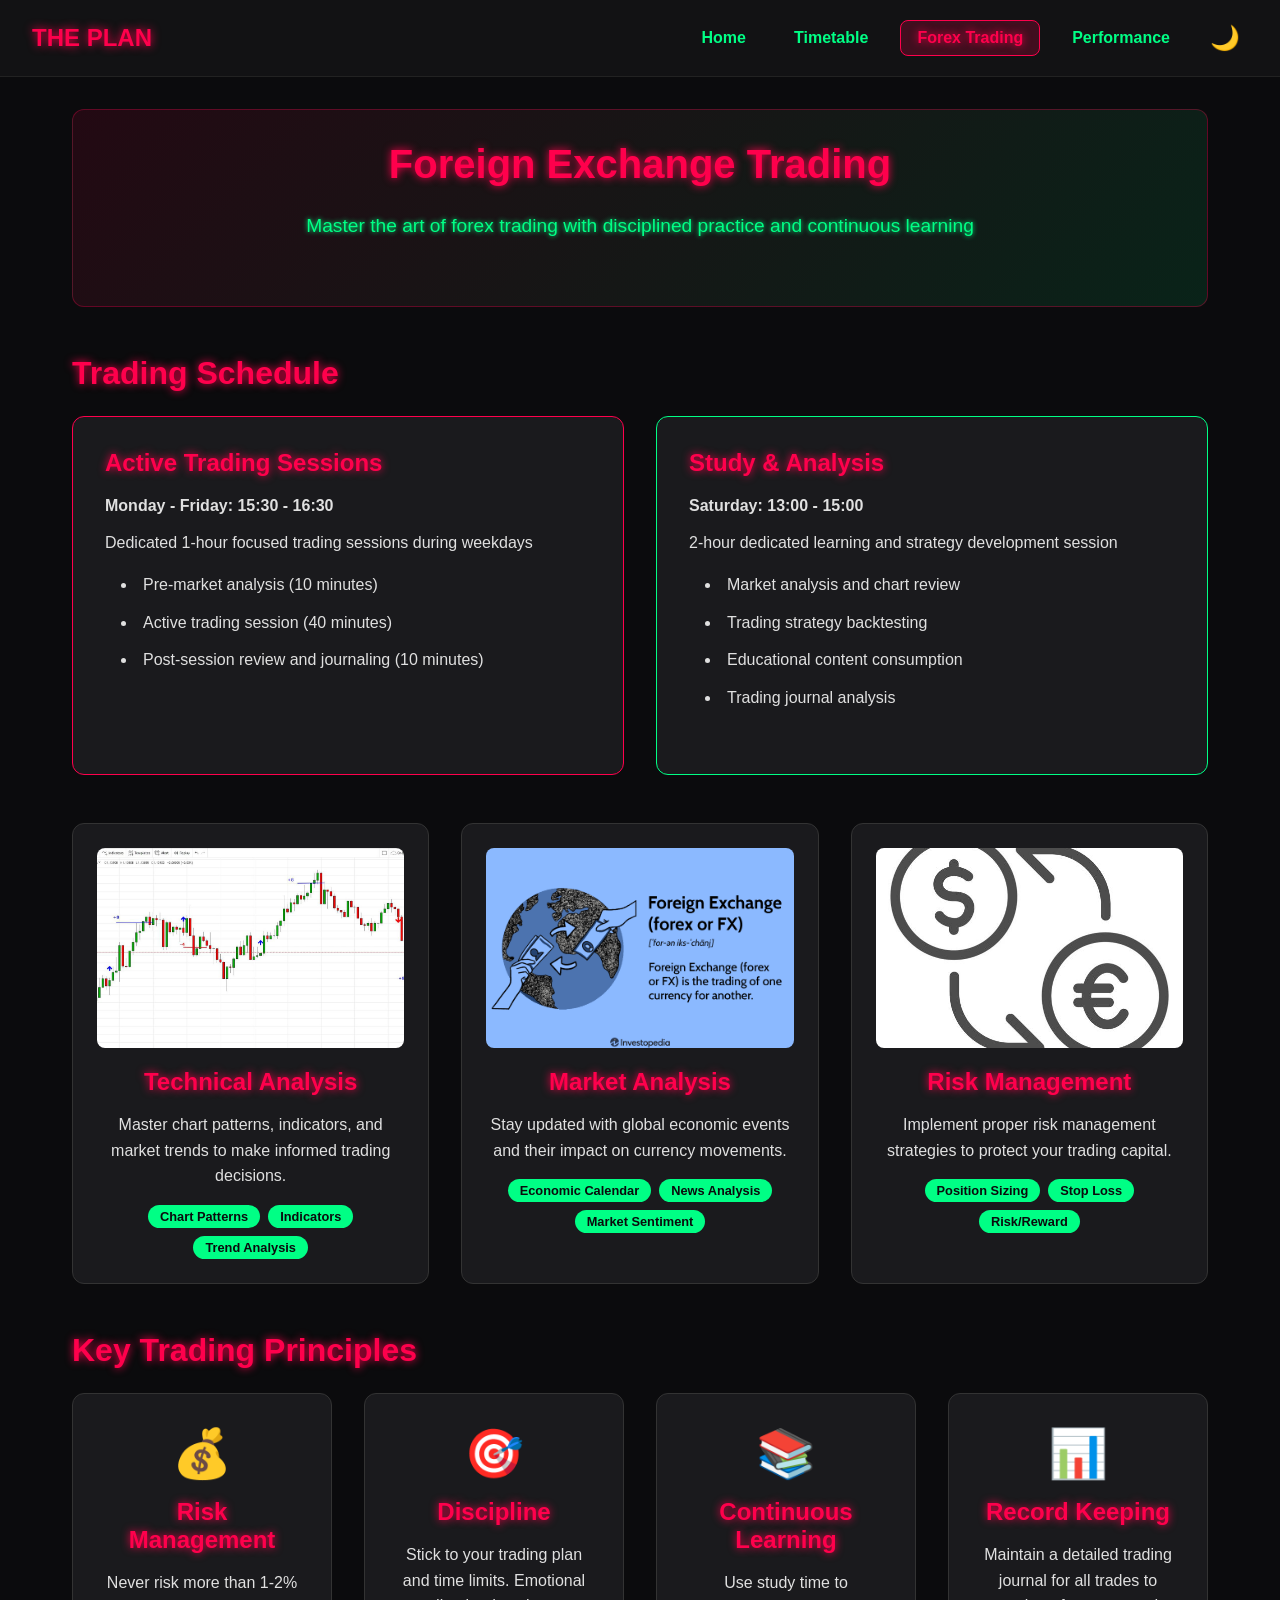
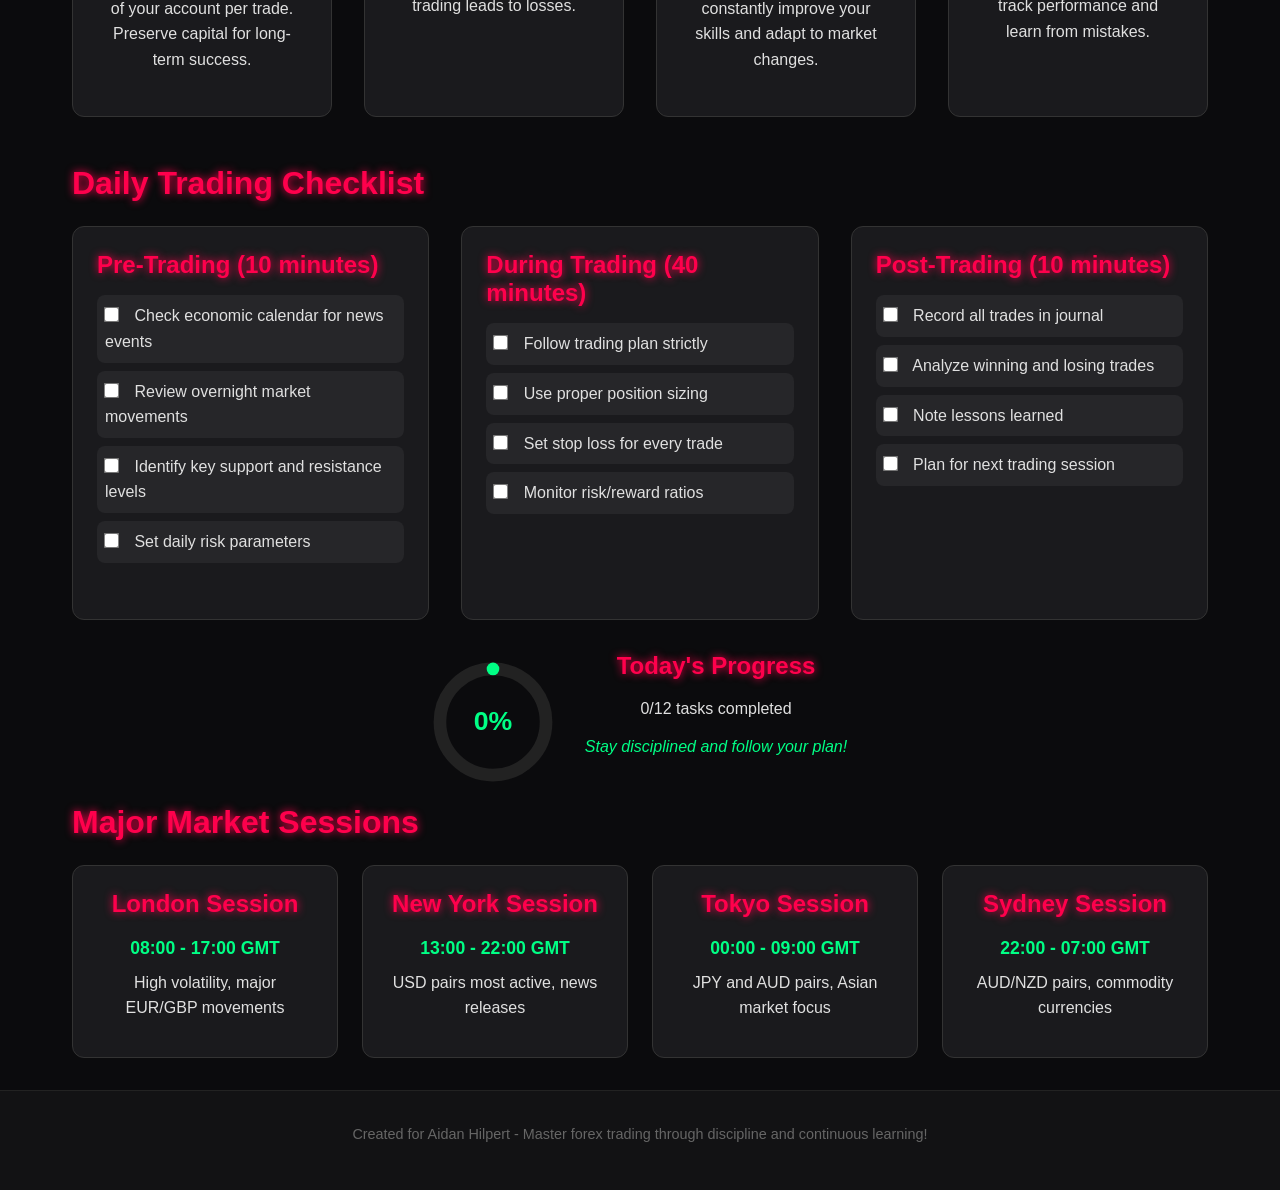
==== forex.html @ a400cfed "Refactor website: separate forex page, enhance interactivity, and improve design." ====
<!DOCTYPE html>
<html lang="en">
<head>
    <meta charset="UTF-8">
    <meta name="viewport" content="width=device-width, initial-scale=1.0">
    <title>Foreign Exchange Trading - Aidan's Success Plan</title>
    <link rel="stylesheet" href="style.css">
    <script src="script.js" defer></script>
</head>
<body>
    <header>
        <div class="logo">THE PLAN</div>
        <nav>
            <a href="index.html" class="nav-link">Home</a>
            <a href="timetable.html" class="nav-link">Timetable</a>
            <a href="forex.html" class="nav-link active">Forex Trading</a>
            <a href="performance.html" class="nav-link">Performance</a>
            <button id="darkModeToggle">🌙</button>
        </nav>
    </header>

    <main>
        <section class="forex-hero">
            <h1>Foreign Exchange Trading</h1>
            <p class="subtitle">Master the art of forex trading with disciplined practice and continuous learning</p>
        </section>

        <section class="forex-schedule">
            <h2>Trading Schedule</h2>
            <div class="schedule-grid">
                <div class="schedule-card active-trading">
                    <h3>Active Trading Sessions</h3>
                    <p><strong>Monday - Friday: 15:30 - 16:30</strong></p>
                    <p>Dedicated 1-hour focused trading sessions during weekdays</p>
                    <div class="session-breakdown">
                        <ul>
                            <li>Pre-market analysis (10 minutes)</li>
                            <li>Active trading session (40 minutes)</li>
                            <li>Post-session review and journaling (10 minutes)</li>
                        </ul>
                    </div>
                </div>
                
                <div class="schedule-card study-time">
                    <h3>Study & Analysis</h3>
                    <p><strong>Saturday: 13:00 - 15:00</strong></p>
                    <p>2-hour dedicated learning and strategy development session</p>
                    <div class="session-breakdown">
                        <ul>
                            <li>Market analysis and chart review</li>
                            <li>Trading strategy backtesting</li>
                            <li>Educational content consumption</li>
                            <li>Trading journal analysis</li>
                        </ul>
                    </div>
                </div>
            </div>
        </section>

        <section class="forex-content">
            <div class="forex-cards">
                <div class="forex-card">
                    <img src="forex-chart.jpg" alt="Forex Trading Chart" class="forex-image">
                    <h3>Technical Analysis</h3>
                    <p>Master chart patterns, indicators, and market trends to make informed trading decisions.</p>
                    <div class="card-features">
                        <span class="feature-tag">Chart Patterns</span>
                        <span class="feature-tag">Indicators</span>
                        <span class="feature-tag">Trend Analysis</span>
                    </div>
                </div>
                
                <div class="forex-card">
                    <img src="forex-market.png" alt="Forex Market" class="forex-image">
                    <h3>Market Analysis</h3>
                    <p>Stay updated with global economic events and their impact on currency movements.</p>
                    <div class="card-features">
                        <span class="feature-tag">Economic Calendar</span>
                        <span class="feature-tag">News Analysis</span>
                        <span class="feature-tag">Market Sentiment</span>
                    </div>
                </div>

                <div class="forex-card">
                    <img src="forex-icon.jpg" alt="Forex Trading" class="forex-image">
                    <h3>Risk Management</h3>
                    <p>Implement proper risk management strategies to protect your trading capital.</p>
                    <div class="card-features">
                        <span class="feature-tag">Position Sizing</span>
                        <span class="feature-tag">Stop Loss</span>
                        <span class="feature-tag">Risk/Reward</span>
                    </div>
                </div>
            </div>
        </section>

        <section class="trading-principles">
            <h2>Key Trading Principles</h2>
            <div class="principles-grid">
                <div class="principle-card">
                    <div class="principle-icon">💰</div>
                    <h3>Risk Management</h3>
                    <p>Never risk more than 1-2% of your account per trade. Preserve capital for long-term success.</p>
                </div>
                
                <div class="principle-card">
                    <div class="principle-icon">🎯</div>
                    <h3>Discipline</h3>
                    <p>Stick to your trading plan and time limits. Emotional trading leads to losses.</p>
                </div>
                
                <div class="principle-card">
                    <div class="principle-icon">📚</div>
                    <h3>Continuous Learning</h3>
                    <p>Use study time to constantly improve your skills and adapt to market changes.</p>
                </div>
                
                <div class="principle-card">
                    <div class="principle-icon">📊</div>
                    <h3>Record Keeping</h3>
                    <p>Maintain a detailed trading journal for all trades to track performance and learn from mistakes.</p>
                </div>
            </div>
        </section>

        <section class="trading-checklist">
            <h2>Daily Trading Checklist</h2>
            <div class="checklist-container">
                <div class="checklist-section">
                    <h3>Pre-Trading (10 minutes)</h3>
                    <ul class="task-list" id="preTradeList">
                        <li><label><input type="checkbox" class="forex-task" data-category="pre"> Check economic calendar for news events</label></li>
                        <li><label><input type="checkbox" class="forex-task" data-category="pre"> Review overnight market movements</label></li>
                        <li><label><input type="checkbox" class="forex-task" data-category="pre"> Identify key support and resistance levels</label></li>
                        <li><label><input type="checkbox" class="forex-task" data-category="pre"> Set daily risk parameters</label></li>
                    </ul>
                </div>

                <div class="checklist-section">
                    <h3>During Trading (40 minutes)</h3>
                    <ul class="task-list" id="duringTradeList">
                        <li><label><input type="checkbox" class="forex-task" data-category="during"> Follow trading plan strictly</label></li>
                        <li><label><input type="checkbox" class="forex-task" data-category="during"> Use proper position sizing</label></li>
                        <li><label><input type="checkbox" class="forex-task" data-category="during"> Set stop loss for every trade</label></li>
                        <li><label><input type="checkbox" class="forex-task" data-category="during"> Monitor risk/reward ratios</label></li>
                    </ul>
                </div>

                <div class="checklist-section">
                    <h3>Post-Trading (10 minutes)</h3>
                    <ul class="task-list" id="postTradeList">
                        <li><label><input type="checkbox" class="forex-task" data-category="post"> Record all trades in journal</label></li>
                        <li><label><input type="checkbox" class="forex-task" data-category="post"> Analyze winning and losing trades</label></li>
                        <li><label><input type="checkbox" class="forex-task" data-category="post"> Note lessons learned</label></li>
                        <li><label><input type="checkbox" class="forex-task" data-category="post"> Plan for next trading session</label></li>
                    </ul>
                </div>
            </div>

            <div class="progress-summary">
                <div class="progress-circle">
                    <svg viewBox="0 0 36 36" class="circular-chart">
                        <path class="circle-bg" d="M18 2.0845 a 15.9155 15.9155 0 0 1 0 31.831 a 15.9155 15.9155 0 0 1 0 -31.831"/>
                        <path class="circle" stroke-dasharray="0, 100" d="M18 2.0845 a 15.9155 15.9155 0 0 1 0 31.831 a 15.9155 15.9155 0 0 1 0 -31.831"/>
                        <text x="18" y="20.35" class="percentage" id="forexProgressPercent">0%</text>
                    </svg>
                </div>
                <div class="progress-text">
                    <h3>Today's Progress</h3>
                    <p id="forexTasksCompleted">0/12 tasks completed</p>
                    <p class="progress-motivation">Stay disciplined and follow your plan!</p>
                </div>
            </div>
        </section>

        <section class="market-hours">
            <h2>Major Market Sessions</h2>
            <div class="market-sessions">
                <div class="session-card">
                    <h3>London Session</h3>
                    <p class="session-time">08:00 - 17:00 GMT</p>
                    <p>High volatility, major EUR/GBP movements</p>
                </div>
                
                <div class="session-card">
                    <h3>New York Session</h3>
                    <p class="session-time">13:00 - 22:00 GMT</p>
                    <p>USD pairs most active, news releases</p>
                </div>
                
                <div class="session-card">
                    <h3>Tokyo Session</h3>
                    <p class="session-time">00:00 - 09:00 GMT</p>
                    <p>JPY and AUD pairs, Asian market focus</p>
                </div>
                
                <div class="session-card">
                    <h3>Sydney Session</h3>
                    <p class="session-time">22:00 - 07:00 GMT</p>
                    <p>AUD/NZD pairs, commodity currencies</p>
                </div>
            </div>
        </section>
    </main>

    <footer>
        <p>Created for Aidan Hilpert - Master forex trading through discipline and continuous learning!</p>
    </footer>
</body>
</html>
---- style.css ----
/* Reset & base */
* {
  box-sizing: border-box;
  margin: 0;
  padding: 0;
  font-family: 'Segoe UI', Tahoma, Geneva, Verdana, sans-serif;
}

body {
  background: #0B0B0D;
  color: #E0E0E0;
  min-height: 100vh;
  display: flex;
  flex-direction: column;
}

.container {
  flex: 1;
  display: flex;
  flex-direction: column;
}

a {
  color: #00FF85;
  text-decoration: none;
  transition: all 0.3s ease;
}

a:hover, a.nav-link.active {
  color: #FF004C;
  text-shadow: 0 0 8px #FF004C;
}

header {
  background: #121214;
  padding: 1rem 2rem;
  display: flex;
  justify-content: space-between;
  align-items: center;
  border-bottom: 1px solid #222;
  position: sticky;
  top: 0;
  z-index: 100;
}

.logo {
  font-size: 1.5rem;
  font-weight: 900;
  color: #FF004C;
  text-shadow: 0 0 10px #FF004C;
}

nav {
  display: flex;
  align-items: center;
  gap: 1rem;
}

.nav-link {
  font-weight: 600;
  padding: 0.5rem 1rem;
  border-radius: 8px;
  transition: all 0.3s ease;
  position: relative;
}

.nav-link:hover {
  background: rgba(255, 0, 76, 0.1);
  transform: translateY(-2px);
}

.nav-link.active {
  background: rgba(255, 0, 76, 0.2);
  border: 1px solid #FF004C;
}

#darkModeToggle {
  background: transparent;
  border: none;
  color: #00FF85;
  font-size: 1.5rem;
  cursor: pointer;
  transition: all 0.3s ease;
  padding: 0.5rem;
  border-radius: 50%;
}

#darkModeToggle:hover {
  color: #FF004C;
  text-shadow: 0 0 8px #FF004C;
  background: rgba(255, 0, 76, 0.1);
  transform: rotate(180deg);
}

main {
  flex-grow: 1;
  padding: 2rem;
  max-width: 1200px;
  margin: 0 auto;
  width: 100%;
}

.home-main {
  text-align: center;
  padding: 4rem 2rem;
}

h1, h2, h3 {
  color: #FF004C;
  text-shadow: 0 0 8px #FF004C;
  margin-bottom: 1rem;
}

h1 {
  font-size: 2.5rem;
  margin-bottom: 1.5rem;
}

h2 {
  font-size: 2rem;
  margin-bottom: 1.5rem;
}

h3 {
  font-size: 1.5rem;
}

p, li, label {
  line-height: 1.6;
  margin-bottom: 0.75rem;
}

.subtitle {
  font-size: 1.2rem;
  color: #00FF85;
  margin-bottom: 2rem;
  text-shadow: 0 0 5px #00FF85;
}

ul {
  list-style: none;
  margin-bottom: 2rem;
}

.routine-section ul {
  list-style: disc inside;
  margin-left: 1rem;
}

/* Home page features */
.home-features {
  display: grid;
  grid-template-columns: repeat(auto-fit, minmax(300px, 1fr));
  gap: 2rem;
  margin-top: 3rem;
}

.feature-card {
  background: #1A1A1D;
  padding: 2rem;
  border-radius: 12px;
  border: 1px solid #333;
  transition: all 0.3s ease;
  text-align: center;
}

.feature-card:hover {
  transform: translateY(-5px);
  border-color: #00FF85;
  box-shadow: 0 10px 30px rgba(0, 255, 133, 0.2);
}

.feature-link {
  display: inline-block;
  margin-top: 1rem;
  padding: 0.75rem 1.5rem;
  background: #00FF85;
  color: #0B0B0D;
  border-radius: 8px;
  font-weight: 600;
  transition: all 0.3s ease;
}

.feature-link:hover {
  background: #FF004C;
  color: #E0E0E0;
  transform: scale(1.05);
}

/* Quote container */
.quote-container {
  margin: 3rem 0;
  font-style: italic;
  font-size: 1.3rem;
  color: #FF004C;
  text-shadow: 0 0 10px #FF004C;
  padding: 2rem;
  background: rgba(255, 0, 76, 0.05);
  border-radius: 12px;
  border: 1px solid rgba(255, 0, 76, 0.2);
}

/* Task lists and progress */
.task-list li {
  margin-bottom: 0.5rem;
  padding: 0.5rem;
  background: rgba(255, 255, 255, 0.05);
  border-radius: 8px;
  transition: all 0.3s ease;
}

.task-list li:hover {
  background: rgba(0, 255, 133, 0.1);
}

.task-list input[type="checkbox"] {
  margin-right: 0.75rem;
  cursor: pointer;
  accent-color: #00FF85;
  transform: scale(1.2);
}

.progress-summary {
  display: flex;
  align-items: center;
  gap: 2rem;
  margin-bottom: 2rem;
  flex-wrap: wrap;
  justify-content: center;
}

.progress-circle {
  width: 120px;
  height: 120px;
}

.circular-chart {
  display: block;
  margin: 10px auto;
  max-width: 100%;
  max-height: 250px;
}

.circle-bg {
  fill: none;
  stroke: #222;
  stroke-width: 3.8;
}

.circle {
  fill: none;
  stroke-width: 3.8;
  stroke-linecap: round;
  stroke: #00FF85;
  transition: stroke-dasharray 0.6s ease 0s;
}

.percentage {
  fill: #00FF85;
  font-size: 0.5em;
  text-anchor: middle;
  font-weight: bold;
}

.progress-text {
  text-align: center;
}

.progress-motivation {
  color: #00FF85;
  font-style: italic;
  margin-top: 0.5rem;
}

/* Tables */
.timetable-table {
  width: 100%;
  border-collapse: collapse;
  margin-bottom: 2rem;
  background: #1A1A1D;
  border-radius: 12px;
  overflow: hidden;
}

.timetable-table th, .timetable-table td {
  border: 1px solid #333;
  padding: 0.75rem;
  text-align: center;
  font-size: 0.9rem;
}

.timetable-table th {
  background: #222;
  color: #FF004C;
  font-weight: 600;
}

.timetable-table tr:hover {
  background: rgba(0, 255, 133, 0.05);
}

/* Activity color coding */
.morning-routine { background: rgba(255, 165, 0, 0.2); }
.meal { background: rgba(0, 255, 133, 0.2); }
.university-study { background: rgba(0, 123, 255, 0.2); }
.tefl-study { background: rgba(255, 193, 7, 0.2); }
.forex-study { background: rgba(255, 0, 76, 0.2); }
.forex-trading { background: rgba(255, 0, 76, 0.3); }
.free-time { background: rgba(108, 117, 125, 0.2); }
.review { background: rgba(111, 66, 193, 0.2); }
.evening-routine { background: rgba(255, 165, 0, 0.2); }
.sleep { background: rgba(52, 58, 64, 0.3); }

.hydration-note {
  text-align: center;
  color: #00FF85;
  font-style: italic;
  margin-top: 1rem;
}

/* Collapsible sections */
.collapsible-section {
  margin-bottom: 1.5rem;
}

.collapsible {
  background: linear-gradient(135deg, #222, #333);
  color: #00FF85;
  cursor: pointer;
  padding: 1rem 1.5rem;
  width: 100%;
  border: none;
  text-align: left;
  font-size: 1.1rem;
  font-weight: 600;
  outline: none;
  border-radius: 12px;
  box-shadow: 0 4px 15px rgba(0, 255, 133, 0.2);
  transition: all 0.3s ease;
}

.collapsible:hover {
  background: linear-gradient(135deg, #00FF85, #00CC6A);
  color: #0B0B0D;
  transform: translateY(-2px);
  box-shadow: 0 6px 20px rgba(0, 255, 133, 0.3);
}

.content {
  padding: 0 1.5rem;
  max-height: 0;
  overflow: hidden;
  transition: max-height 0.3s ease;
  background: linear-gradient(135deg, #121214, #1A1A1D);
  border-left: 3px solid #00FF85;
  margin-top: 0.5rem;
  border-radius: 0 12px 12px 0;
}

/* Forex page styles */
.forex-hero {
  text-align: center;
  margin-bottom: 3rem;
  padding: 2rem;
  background: linear-gradient(135deg, rgba(255, 0, 76, 0.1), rgba(0, 255, 133, 0.1));
  border-radius: 12px;
  border: 1px solid rgba(255, 0, 76, 0.3);
}

.schedule-grid {
  display: grid;
  grid-template-columns: repeat(auto-fit, minmax(400px, 1fr));
  gap: 2rem;
  margin-bottom: 3rem;
}

.schedule-card {
  background: #1A1A1D;
  padding: 2rem;
  border-radius: 12px;
  border: 1px solid #333;
  transition: all 0.3s ease;
}

.schedule-card:hover {
  transform: translateY(-5px);
  box-shadow: 0 10px 30px rgba(0, 255, 133, 0.2);
}

.active-trading {
  border-color: #FF004C;
}

.study-time {
  border-color: #00FF85;
}

.session-breakdown ul {
  list-style: disc inside;
  margin-left: 1rem;
  margin-top: 1rem;
}

.forex-cards {
  display: grid;
  grid-template-columns: repeat(auto-fit, minmax(300px, 1fr));
  gap: 2rem;
  margin-bottom: 3rem;
}

.forex-card {
  background: #1A1A1D;
  padding: 1.5rem;
  border-radius: 12px;
  border: 1px solid #333;
  transition: all 0.3s ease;
  text-align: center;
}

.forex-card:hover {
  transform: translateY(-5px);
  border-color: #00FF85;
  box-shadow: 0 10px 30px rgba(0, 255, 133, 0.2);
}

.forex-image {
  width: 100%;
  height: 200px;
  object-fit: cover;
  border-radius: 8px;
  margin-bottom: 1rem;
}

.card-features {
  display: flex;
  flex-wrap: wrap;
  gap: 0.5rem;
  justify-content: center;
  margin-top: 1rem;
}

.feature-tag {
  background: #00FF85;
  color: #0B0B0D;
  padding: 0.25rem 0.75rem;
  border-radius: 20px;
  font-size: 0.8rem;
  font-weight: 600;
}

.principles-grid {
  display: grid;
  grid-template-columns: repeat(auto-fit, minmax(250px, 1fr));
  gap: 2rem;
  margin-bottom: 3rem;
}

.principle-card {
  background: #1A1A1D;
  padding: 2rem;
  border-radius: 12px;
  border: 1px solid #333;
  text-align: center;
  transition: all 0.3s ease;
}

.principle-card:hover {
  transform: translateY(-5px);
  border-color: #FF004C;
  box-shadow: 0 10px 30px rgba(255, 0, 76, 0.2);
}

.principle-icon {
  font-size: 3rem;
  margin-bottom: 1rem;
}

.checklist-container {
  display: grid;
  grid-template-columns: repeat(auto-fit, minmax(300px, 1fr));
  gap: 2rem;
  margin-bottom: 2rem;
}

.checklist-section {
  background: #1A1A1D;
  padding: 1.5rem;
  border-radius: 12px;
  border: 1px solid #333;
}

.market-sessions {
  display: grid;
  grid-template-columns: repeat(auto-fit, minmax(250px, 1fr));
  gap: 1.5rem;
}

.session-card {
  background: #1A1A1D;
  padding: 1.5rem;
  border-radius: 12px;
  border: 1px solid #333;
  text-align: center;
  transition: all 0.3s ease;
}

.session-card:hover {
  transform: translateY(-3px);
  border-color: #00FF85;
}

.session-time {
  color: #00FF85;
  font-weight: 600;
  font-size: 1.1rem;
  margin: 0.5rem 0;
}

/* Performance page */
.performance-progress {
  margin-top: 2rem;
}

.progress-bar-container {
  background: #222;
  border-radius: 20px;
  margin-bottom: 1rem;
  overflow: hidden;
  height: 25px;
}

.progress-bar {
  height: 100%;
  background: linear-gradient(90deg, #00FF85, #00CC6A);
  width: 0;
  transition: width 0.5s ease;
  border-radius: 20px;
}

.progress-label {
  color: #E0E0E0;
  font-weight: 600;
  margin-bottom: 0.5rem;
}

/* Tips grid */
.tips-grid {
  display: grid;
  grid-template-columns: repeat(auto-fit, minmax(300px, 1fr));
  gap: 2rem;
}

.tip-card {
  background: #1A1A1D;
  padding: 2rem;
  border-radius: 12px;
  border: 1px solid #333;
  transition: all 0.3s ease;
}

.tip-card:hover {
  transform: translateY(-5px);
  border-color: #00FF85;
  box-shadow: 0 10px 30px rgba(0, 255, 133, 0.2);
}

/* Footer */
footer {
  background: #121214;
  text-align: center;
  padding: 2rem 0;
  font-size: 0.9rem;
  border-top: 1px solid #222;
  color: #666;
  margin-top: auto;
}

/* Responsive design */
@media (max-width: 768px) {
  header {
    flex-direction: column;
    gap: 1rem;
    padding: 1rem;
  }
  
  nav {
    flex-wrap: wrap;
    justify-content: center;
  }
  
  .progress-summary {
    justify-content: center;
    flex-direction: column;
    text-align: center;
  }
  
  .home-features {
    grid-template-columns: 1fr;
  }
  
  .schedule-grid {
    grid-template-columns: 1fr;
  }
  
  .forex-cards {
    grid-template-columns: 1fr;
  }
  
  .principles-grid {
    grid-template-columns: 1fr;
  }
  
  .checklist-container {
    grid-template-columns: 1fr;
  }
  
  .market-sessions {
    grid-template-columns: 1fr;
  }
  
  main {
    padding: 1rem;
  }
  
  h1 {
    font-size: 2rem;
  }
  
  h2 {
    font-size: 1.5rem;
  }
}
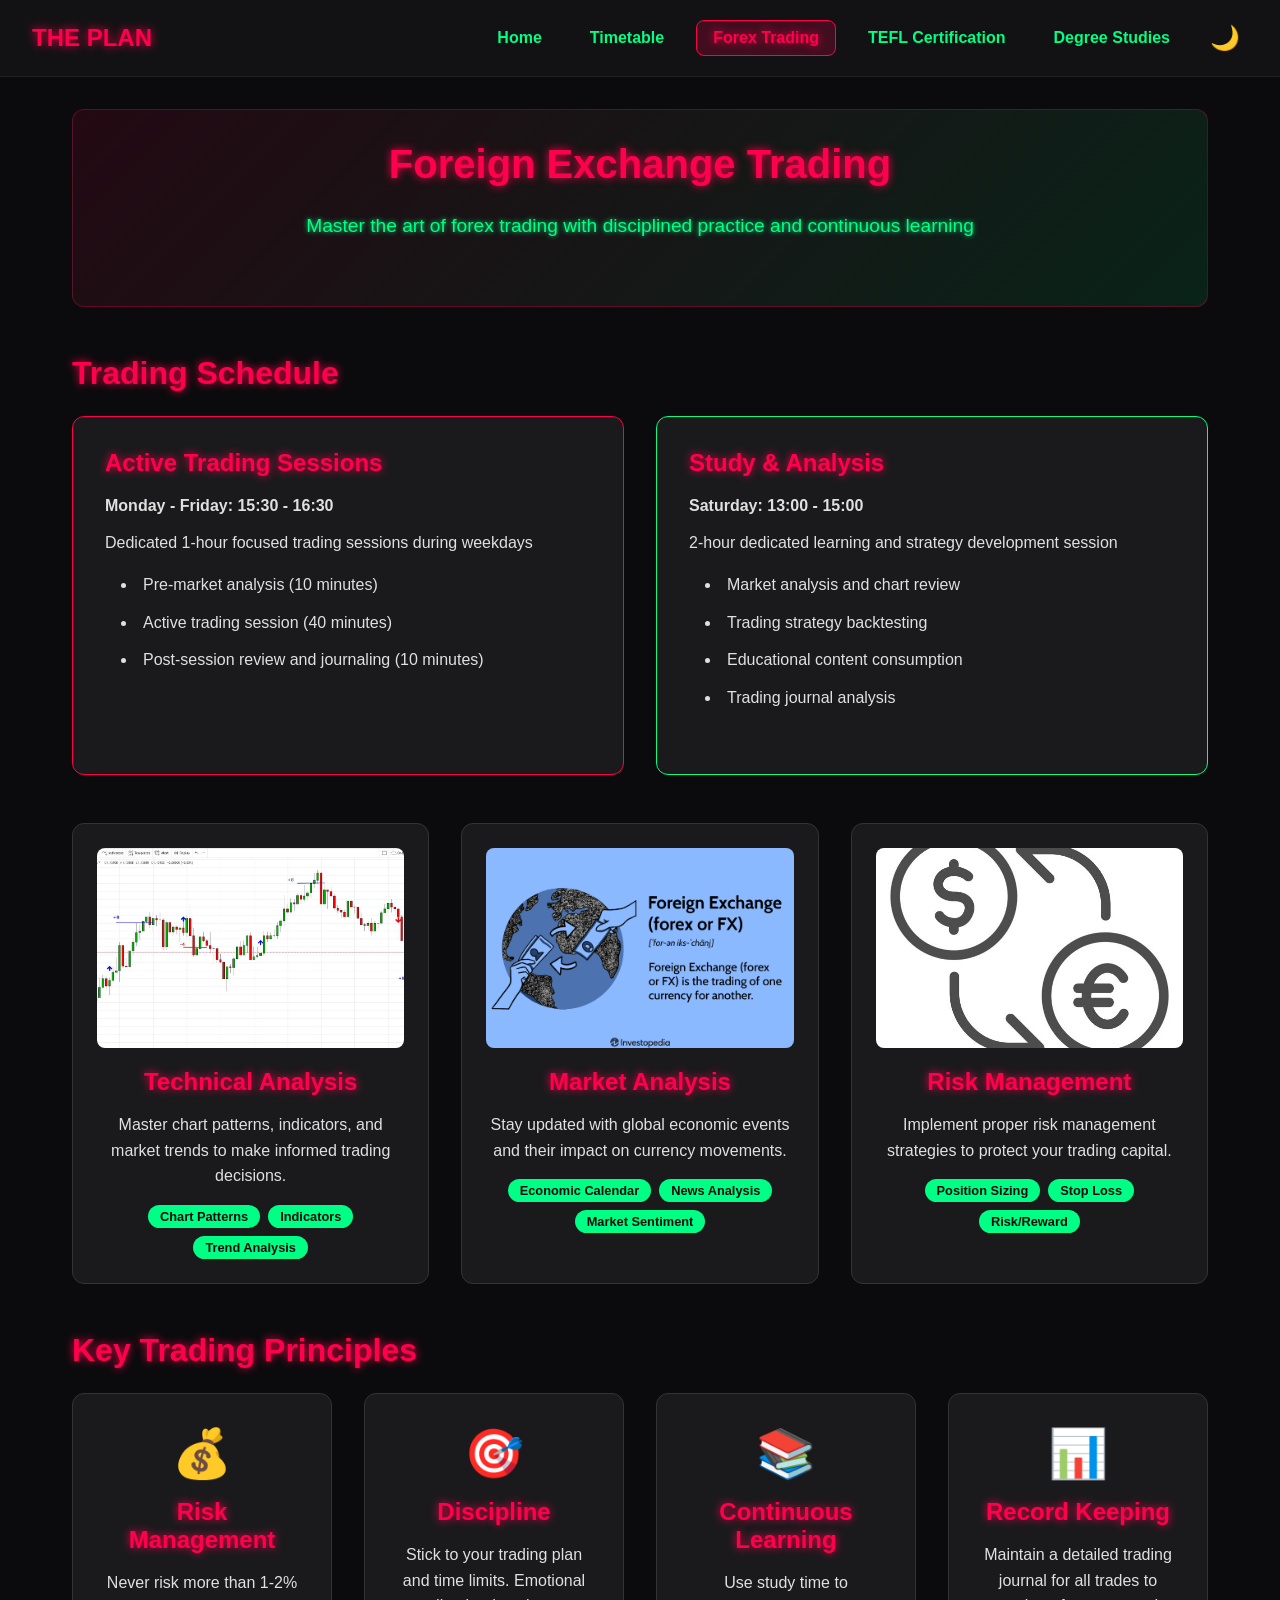
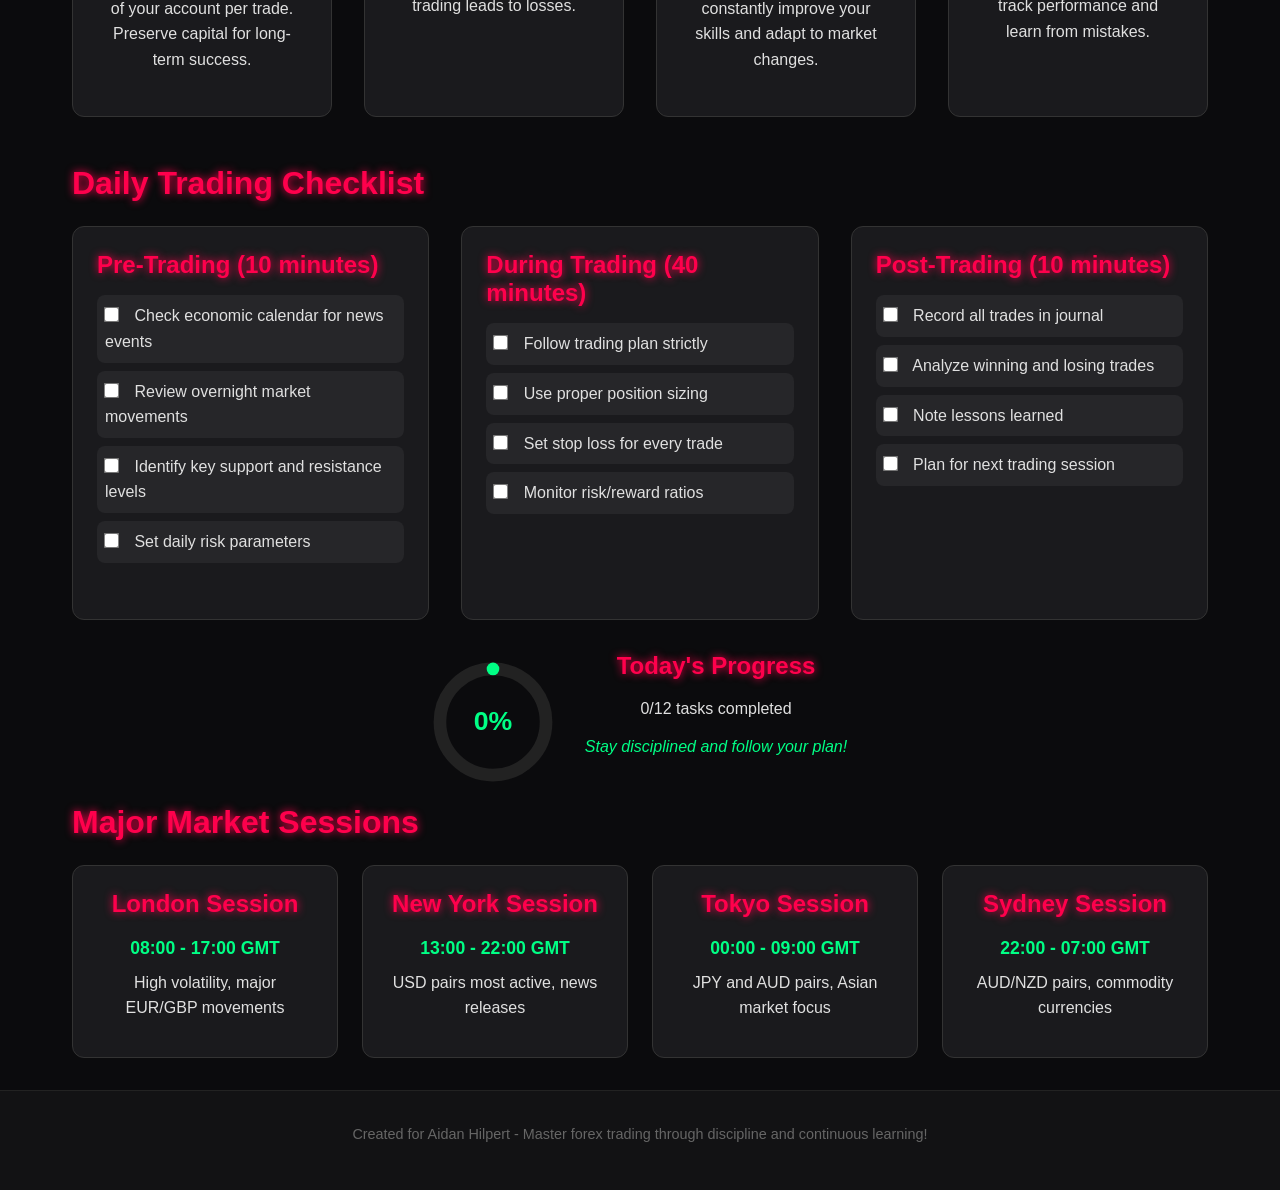
==== commit 8ac53d3b: "Restructure website: remove old performance/fitness, add dedicated TEFL and Degree pages." ====
--- a/forex.html
+++ b/forex.html
@@ -14,7 +14,8 @@
             <a href="index.html" class="nav-link">Home</a>
             <a href="timetable.html" class="nav-link">Timetable</a>
             <a href="forex.html" class="nav-link active">Forex Trading</a>
-            <a href="performance.html" class="nav-link">Performance</a>
+            <a href="tefl.html" class="nav-link">TEFL Certification</a>
+            <a href="degree.html" class="nav-link">Degree Studies</a>
             <button id="darkModeToggle">🌙</button>
         </nav>
     </header>
--- a/style.css
+++ b/style.css
@@ -198,6 +198,56 @@
   background: rgba(255, 0, 76, 0.05);
   border-radius: 12px;
   border: 1px solid rgba(255, 0, 76, 0.2);
+}
+
+/* Date and Time Section */
+.datetime-section {
+  display: flex;
+  flex-direction: column;
+  align-items: center;
+  gap: 1.5rem;
+  margin-bottom: 3rem;
+}
+
+.clock-container {
+  font-size: 3rem;
+  font-weight: bold;
+  color: #00FF85;
+  text-shadow: 0 0 15px #00FF85;
+  background: #1A1A1D;
+  padding: 1rem 2rem;
+  border-radius: 12px;
+  border: 1px solid #333;
+}
+
+.calendar-container {
+  background: #1A1A1D;
+  padding: 1.5rem;
+  border-radius: 12px;
+  border: 1px solid #333;
+  width: 100%;
+  max-width: 300px;
+}
+
+.calendar-header {
+  display: flex;
+  justify-content: space-between;
+  align-items: center;
+  margin-bottom: 1rem;
+  font-size: 1.2rem;
+  font-weight: bold;
+  color: #FF004C;
+}
+
+.calendar-day-of-week {
+  color: #00FF85;
+}
+
+.calendar-date {
+  font-size: 3rem;
+  font-weight: bold;
+  text-align: center;
+  color: #E0E0E0;
 }
 
 /* Task lists and progress */
